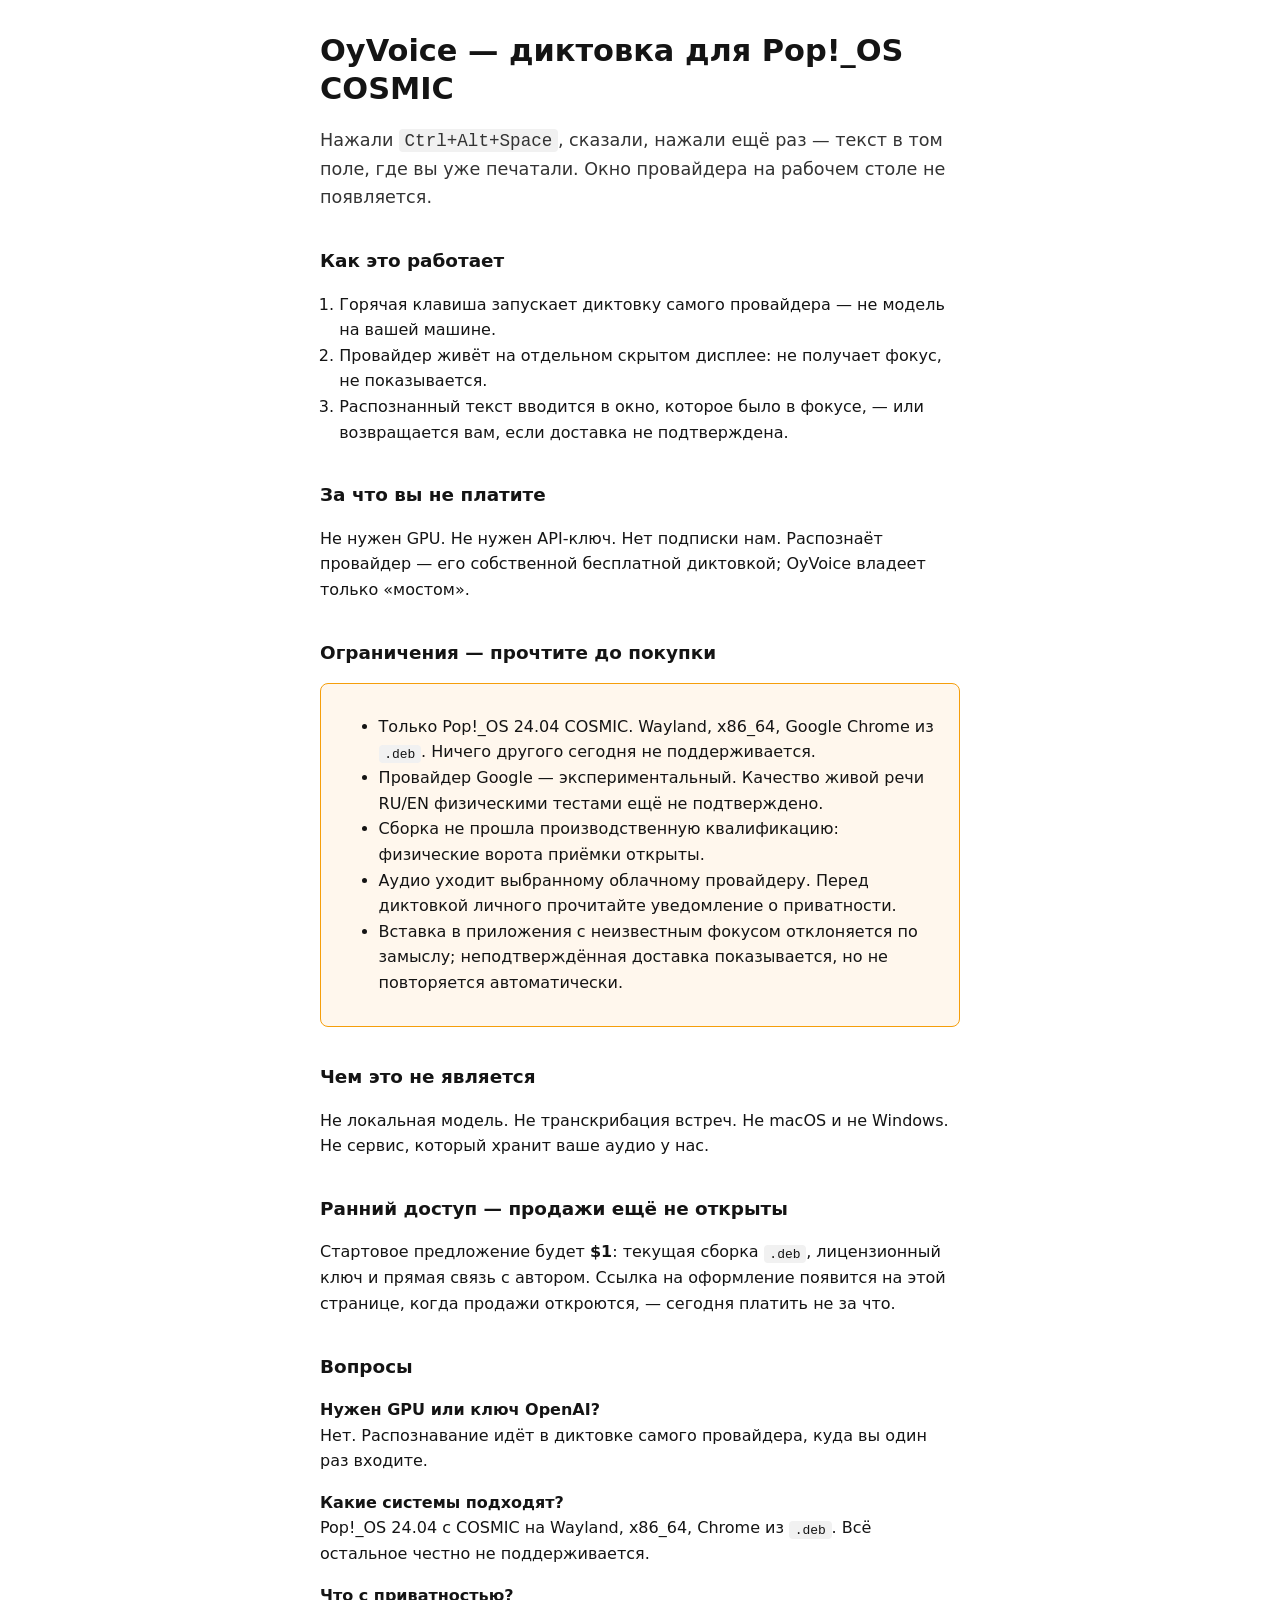
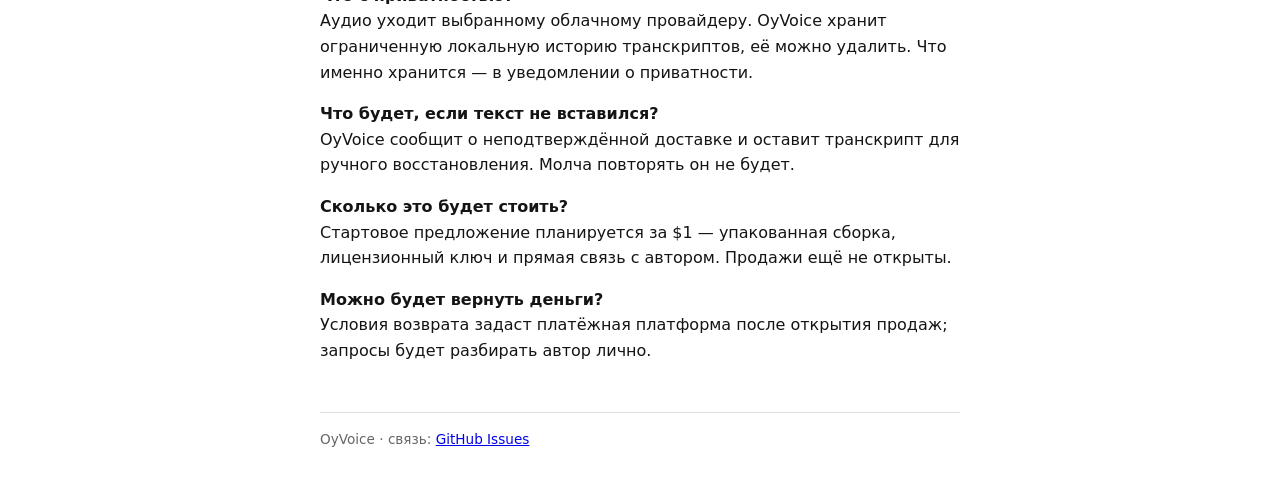
==== ru/index.html @ 6ff1a88d "storefront: EN/RU landing, sales not open yet" ====
<!doctype html>
<html lang="ru">
<head>
<meta charset="utf-8">
<meta name="viewport" content="width=device-width, initial-scale=1">
<title>OyVoice — диктовка для Pop!_OS COSMIC</title>
<meta name="description" content="Диктовка в любое приложение Linux, не выходя из него. Ctrl+Alt+Space запускает речь провайдера на скрытом дисплее, текст встаёт туда, где был курсор. Pop!_OS 24.04 COSMIC.">
<link rel="alternate" hreflang="en" href="/">
<link rel="alternate" hreflang="ru" href="/ru/">
<meta property="og:title" content="OyVoice — диктовка для Pop!_OS COSMIC">
<meta property="og:description" content="Ctrl+Alt+Space, сказали, ещё раз — текст в поле, где вы уже печатали. Окно провайдера на рабочем столе не появляется.">
<meta property="og:type" content="website">
<script type="application/ld+json">
{
  "@context": "https://schema.org",
  "@type": "SoftwareApplication",
  "name": "OyVoice",
  "operatingSystem": "Pop!_OS 24.04 COSMIC (Wayland, x86_64)",
  "applicationCategory": "UtilitiesApplication",
  "offers": {"@type": "Offer", "price": "1.00", "priceCurrency": "USD",
             "description": "Ранний доступ: загрузка сборки .deb, лицензионный ключ, прямая связь с автором"}
}
</script>
<style>
  body{font-family:system-ui,sans-serif;max-width:640px;margin:2rem auto;
       padding:0 1.2rem;line-height:1.6;color:#141414}
  h1{font-size:1.9rem;line-height:1.25;margin-bottom:.4rem}
  h2{font-size:1.15rem;margin-top:2.2rem}
  .sub{font-size:1.1rem;color:#333}
  .limits{background:#fff7ed;border:1px solid #f59e0b;border-radius:8px;
          padding:.9rem 1.1rem}
  .cta{display:inline-block;margin-top:1.2rem;padding:.8rem 1.8rem;
       background:#111;color:#fff;text-decoration:none;border-radius:8px;
       font-size:1.05rem}
  .cta2{margin-left:1rem;color:#333}
  footer{margin-top:3rem;color:#666;font-size:.85rem;
         border-top:1px solid #ddd;padding-top:1rem}
  code{background:#f1f1f1;padding:.1rem .35rem;border-radius:4px}
  ol.plain{padding-left:1.2rem}
</style>
</head>
<body>
<h1>OyVoice — диктовка для Pop!_OS COSMIC</h1>
<p class="sub">Нажали <code>Ctrl+Alt+Space</code>, сказали, нажали ещё раз —
текст в том поле, где вы уже печатали. Окно провайдера на рабочем столе не
появляется.</p>

<h2>Как это работает</h2>
<ol class="plain">
<li>Горячая клавиша запускает диктовку самого провайдера — не модель на вашей
машине.</li>
<li>Провайдер живёт на отдельном скрытом дисплее: не получает фокус, не
показывается.</li>
<li>Распознанный текст вводится в окно, которое было в фокусе, — или
возвращается вам, если доставка не подтверждена.</li>
</ol>

<h2>За что вы не платите</h2>
<p>Не нужен GPU. Не нужен API-ключ. Нет подписки нам. Распознаёт провайдер —
его собственной бесплатной диктовкой; OyVoice владеет только «мостом».</p>

<h2>Ограничения — прочтите до покупки</h2>
<div class="limits"><ul>
<li>Только Pop!_OS 24.04 COSMIC. Wayland, x86_64, Google Chrome из
<code>.deb</code>. Ничего другого сегодня не поддерживается.</li>
<li>Провайдер Google — экспериментальный. Качество живой речи RU/EN физическими
тестами ещё не подтверждено.</li>
<li>Сборка не прошла производственную квалификацию: физические ворота приёмки
открыты.</li>
<li>Аудио уходит выбранному облачному провайдеру. Перед диктовкой личного
прочитайте уведомление о приватности.</li>
<li>Вставка в приложения с неизвестным фокусом отклоняется по замыслу;
неподтверждённая доставка показывается, но не повторяется автоматически.</li>
</ul></div>

<h2>Чем это не является</h2>
<p>Не локальная модель. Не транскрибация встреч. Не macOS и не Windows. Не
сервис, который хранит ваше аудио у нас.</p>

<h2>Ранний доступ — продажи ещё не открыты</h2>
<p>Стартовое предложение будет <strong>$1</strong>: текущая сборка
<code>.deb</code>, лицензионный ключ и прямая связь с автором. Ссылка на
оформление появится на этой странице, когда продажи откроются, — сегодня
платить не за что.</p>

<h2>Вопросы</h2>
<p><strong>Нужен GPU или ключ OpenAI?</strong><br>
Нет. Распознавание идёт в диктовке самого провайдера, куда вы один раз
входите.</p>
<p><strong>Какие системы подходят?</strong><br>
Pop!_OS 24.04 с COSMIC на Wayland, x86_64, Chrome из <code>.deb</code>. Всё
остальное честно не поддерживается.</p>
<p><strong>Что с приватностью?</strong><br>
Аудио уходит выбранному облачному провайдеру. OyVoice хранит ограниченную
локальную историю транскриптов, её можно удалить. Что именно хранится — в
уведомлении о приватности.</p>
<p><strong>Что будет, если текст не вставился?</strong><br>
OyVoice сообщит о неподтверждённой доставке и оставит транскрипт для ручного
восстановления. Молча повторять он не будет.</p>
<p><strong>Сколько это будет стоить?</strong><br>
Стартовое предложение планируется за $1 — упакованная сборка, лицензионный
ключ и прямая связь с автором. Продажи ещё не открыты.</p>
<p><strong>Можно будет вернуть деньги?</strong><br>
Условия возврата задаст платёжная платформа после открытия продаж; запросы
будет разбирать автор лично.</p>

<footer>
OyVoice · связь: <a href="https://github.com/oysana/oyvoice/issues">GitHub
Issues</a>
</footer>
</body>
</html>
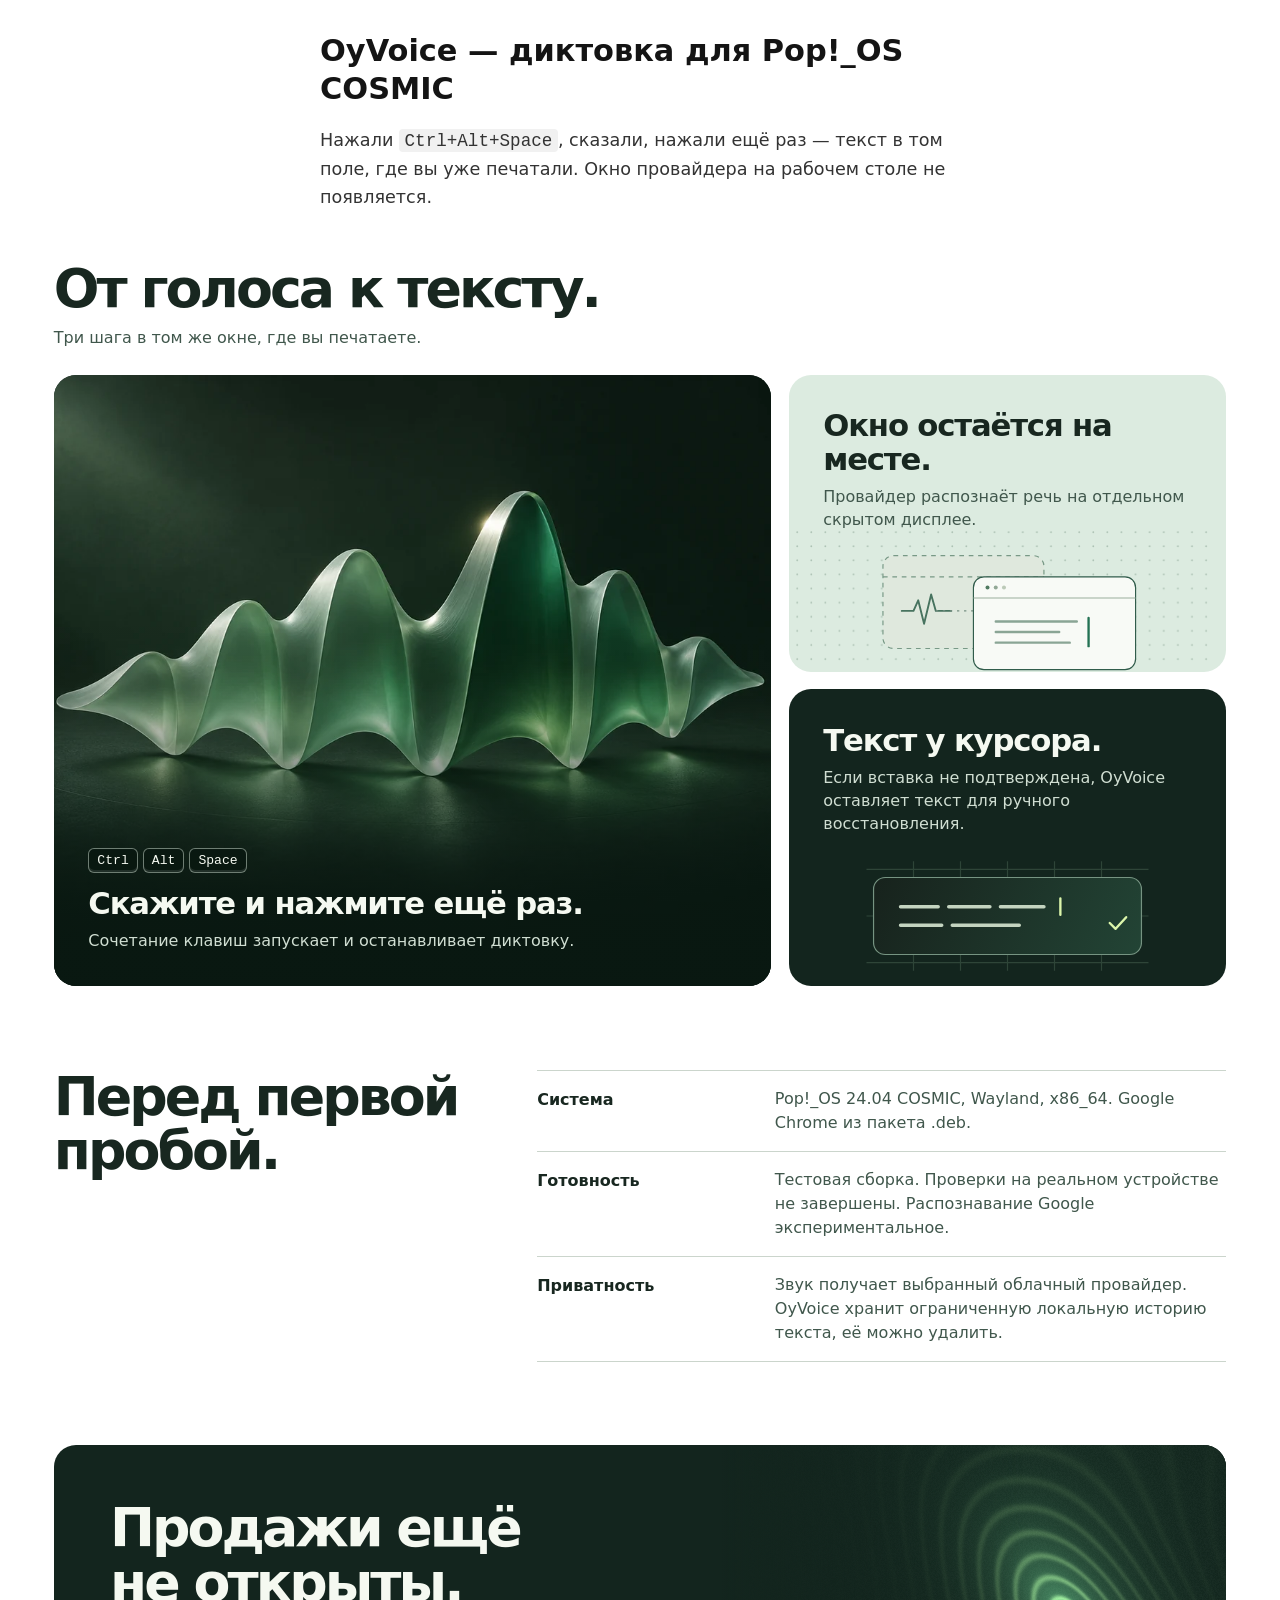
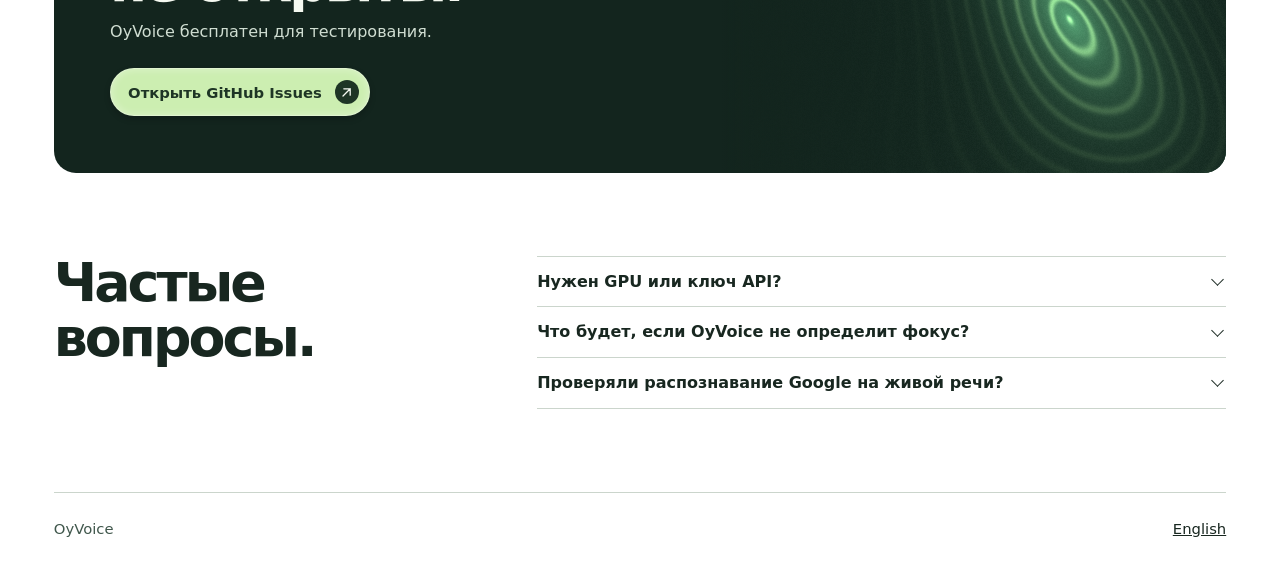
==== commit 5d3f6bcf: "Redesign the OyVoice storefront below the hero" ====
--- a/ru/index.html
+++ b/ru/index.html
@@ -4,11 +4,11 @@
 <meta charset="utf-8">
 <meta name="viewport" content="width=device-width, initial-scale=1">
 <title>OyVoice — диктовка для Pop!_OS COSMIC</title>
-<meta name="description" content="Диктовка в любое приложение Linux, не выходя из него. Ctrl+Alt+Space запускает речь провайдера на скрытом дисплее, текст встаёт туда, где был курсор. Pop!_OS 24.04 COSMIC.">
-<link rel="alternate" hreflang="en" href="/">
-<link rel="alternate" hreflang="ru" href="/ru/">
+<meta name="description" content="Диктовка для Pop!_OS 24.04 COSMIC. Ctrl+Alt+Space запускает диктовку через облачного провайдера и возвращает текст в поле ввода.">
+<link rel="alternate" hreflang="en" href="https://oysana.github.io/oyvoice/">
+<link rel="alternate" hreflang="ru" href="https://oysana.github.io/oyvoice/ru/">
 <meta property="og:title" content="OyVoice — диктовка для Pop!_OS COSMIC">
-<meta property="og:description" content="Ctrl+Alt+Space, сказали, ещё раз — текст в поле, где вы уже печатали. Окно провайдера на рабочем столе не появляется.">
+<meta property="og:description" content="Диктовка для Pop!_OS 24.04 COSMIC. Ctrl+Alt+Space запускает диктовку через облачного провайдера и возвращает текст в поле ввода.">
 <meta property="og:type" content="website">
 <script type="application/ld+json">
 {
@@ -16,97 +16,95 @@
   "@type": "SoftwareApplication",
   "name": "OyVoice",
   "operatingSystem": "Pop!_OS 24.04 COSMIC (Wayland, x86_64)",
-  "applicationCategory": "UtilitiesApplication",
-  "offers": {"@type": "Offer", "price": "1.00", "priceCurrency": "USD",
-             "description": "Ранний доступ: загрузка сборки .deb, лицензионный ключ, прямая связь с автором"}
+  "applicationCategory": "UtilitiesApplication"
 }
 </script>
 <style>
   body{font-family:system-ui,sans-serif;max-width:640px;margin:2rem auto;
        padding:0 1.2rem;line-height:1.6;color:#141414}
   h1{font-size:1.9rem;line-height:1.25;margin-bottom:.4rem}
-  h2{font-size:1.15rem;margin-top:2.2rem}
   .sub{font-size:1.1rem;color:#333}
-  .limits{background:#fff7ed;border:1px solid #f59e0b;border-radius:8px;
-          padding:.9rem 1.1rem}
-  .cta{display:inline-block;margin-top:1.2rem;padding:.8rem 1.8rem;
-       background:#111;color:#fff;text-decoration:none;border-radius:8px;
-       font-size:1.05rem}
-  .cta2{margin-left:1rem;color:#333}
-  footer{margin-top:3rem;color:#666;font-size:.85rem;
-         border-top:1px solid #ddd;padding-top:1rem}
   code{background:#f1f1f1;padding:.1rem .35rem;border-radius:4px}
-  ol.plain{padding-left:1.2rem}
 </style>
+<link rel="stylesheet" href="../assets/storefront.css">
+<script type="module" src="../assets/storefront-shader.js"></script>
 </head>
 <body>
+<main>
 <h1>OyVoice — диктовка для Pop!_OS COSMIC</h1>
 <p class="sub">Нажали <code>Ctrl+Alt+Space</code>, сказали, нажали ещё раз —
 текст в том поле, где вы уже печатали. Окно провайдера на рабочем столе не
 появляется.</p>
 
-<h2>Как это работает</h2>
-<ol class="plain">
-<li>Горячая клавиша запускает диктовку самого провайдера — не модель на вашей
-машине.</li>
-<li>Провайдер живёт на отдельном скрытом дисплее: не получает фокус, не
-показывается.</li>
-<li>Распознанный текст вводится в окно, которое было в фокусе, — или
-возвращается вам, если доставка не подтверждена.</li>
-</ol>
+<div class="oy-story">
+  <section data-design-section="bento" aria-labelledby="how-title">
+    <header class="oy-section-head">
+      <h2 id="how-title" class="oy-title">От голоса к тексту.</h2>
+      <p>Три шага в том же окне, где вы печатаете.</p>
+    </header>
+    <div class="oy-grid">
+      <article class="oy-tile oy-tile--stage">
+        <picture class="oy-stage-art" data-design-visual>
+          <source media="(max-width: 740px)" srcset="../assets/voice-wave-small.webp">
+          <img src="../assets/voice-wave.webp" width="1280" height="853" alt="">
+        </picture>
+        <div class="oy-tile-copy">
+          <span class="oy-keys"><kbd>Ctrl</kbd><kbd>Alt</kbd><kbd>Space</kbd></span>
+          <h3>Скажите и нажмите ещё раз.</h3>
+          <p>Сочетание клавиш запускает и останавливает диктовку.</p>
+        </div>
+      </article>
+      <article class="oy-tile oy-tile--diagram">
+        <div class="oy-tile-copy">
+          <h3>Окно остаётся на месте.</h3>
+          <p>Провайдер распознаёт речь на отдельном скрытом дисплее.</p>
+        </div>
+        <img class="oy-diagram" data-design-visual src="../assets/private-display.svg" width="360" height="120" alt="">
+      </article>
+      <article class="oy-tile oy-tile--diagram oy-tile--cursor">
+        <div class="oy-tile-copy">
+          <h3>Текст у курсора.</h3>
+          <p>Если вставка не подтверждена, OyVoice оставляет текст для ручного восстановления.</p>
+        </div>
+        <img class="oy-diagram" data-design-visual src="../assets/cursor.svg" width="360" height="120" alt="">
+      </article>
+    </div>
+  </section>
 
-<h2>За что вы не платите</h2>
-<p>Не нужен GPU. Не нужен API-ключ. Нет подписки нам. Распознаёт провайдер —
-его собственной бесплатной диктовкой; OyVoice владеет только «мостом».</p>
+  <section class="oy-editorial" data-design-section="editorial" aria-labelledby="requirements-title">
+    <h2 id="requirements-title" class="oy-title">Перед первой пробой.</h2>
+    <dl class="oy-facts">
+      <div><dt>Система</dt><dd>Pop!_OS 24.04 COSMIC, Wayland, x86_64. Google Chrome из пакета .deb.</dd></div>
+      <div><dt>Готовность</dt><dd>Тестовая сборка. Проверки на реальном устройстве не завершены. Распознавание Google экспериментальное.</dd></div>
+      <div><dt>Приватность</dt><dd>Звук получает выбранный облачный провайдер. OyVoice хранит ограниченную локальную историю текста, её можно удалить.</dd></div>
+    </dl>
+  </section>
 
-<h2>Ограничения — прочтите до покупки</h2>
-<div class="limits"><ul>
-<li>Только Pop!_OS 24.04 COSMIC. Wayland, x86_64, Google Chrome из
-<code>.deb</code>. Ничего другого сегодня не поддерживается.</li>
-<li>Провайдер Google — экспериментальный. Качество живой речи RU/EN физическими
-тестами ещё не подтверждено.</li>
-<li>Сборка не прошла производственную квалификацию: физические ворота приёмки
-открыты.</li>
-<li>Аудио уходит выбранному облачному провайдеру. Перед диктовкой личного
-прочитайте уведомление о приватности.</li>
-<li>Вставка в приложения с неизвестным фокусом отклоняется по замыслу;
-неподтверждённая доставка показывается, но не повторяется автоматически.</li>
-</ul></div>
+  <section class="oy-action" data-design-section="action" aria-labelledby="status-title">
+    <div class="oy-action-copy">
+      <h2 id="status-title" class="oy-title" data-design-heading>Продажи ещё не открыты.</h2>
+      <p>OyVoice бесплатен для тестирования.</p>
+      <a class="oy-button" data-design-primary href="https://github.com/oysana/oyvoice/issues">
+        Открыть GitHub Issues
+        <svg aria-hidden="true" viewBox="0 0 20 20" fill="none"><path d="M5 15 14 6M6 6h8v8" stroke="currentColor" stroke-width="1.6" stroke-linecap="round" stroke-linejoin="round"/></svg>
+      </a>
+    </div>
+    <div class="oy-action-art" data-design-visual aria-hidden="true"><canvas width="512" height="256"></canvas></div>
+  </section>
 
-<h2>Чем это не является</h2>
-<p>Не локальная модель. Не транскрибация встреч. Не macOS и не Windows. Не
-сервис, который хранит ваше аудио у нас.</p>
-
-<h2>Ранний доступ — продажи ещё не открыты</h2>
-<p>Стартовое предложение будет <strong>$1</strong>: текущая сборка
-<code>.deb</code>, лицензионный ключ и прямая связь с автором. Ссылка на
-оформление появится на этой странице, когда продажи откроются, — сегодня
-платить не за что.</p>
-
-<h2>Вопросы</h2>
-<p><strong>Нужен GPU или ключ OpenAI?</strong><br>
-Нет. Распознавание идёт в диктовке самого провайдера, куда вы один раз
-входите.</p>
-<p><strong>Какие системы подходят?</strong><br>
-Pop!_OS 24.04 с COSMIC на Wayland, x86_64, Chrome из <code>.deb</code>. Всё
-остальное честно не поддерживается.</p>
-<p><strong>Что с приватностью?</strong><br>
-Аудио уходит выбранному облачному провайдеру. OyVoice хранит ограниченную
-локальную историю транскриптов, её можно удалить. Что именно хранится — в
-уведомлении о приватности.</p>
-<p><strong>Что будет, если текст не вставился?</strong><br>
-OyVoice сообщит о неподтверждённой доставке и оставит транскрипт для ручного
-восстановления. Молча повторять он не будет.</p>
-<p><strong>Сколько это будет стоить?</strong><br>
-Стартовое предложение планируется за $1 — упакованная сборка, лицензионный
-ключ и прямая связь с автором. Продажи ещё не открыты.</p>
-<p><strong>Можно будет вернуть деньги?</strong><br>
-Условия возврата задаст платёжная платформа после открытия продаж; запросы
-будет разбирать автор лично.</p>
-
-<footer>
-OyVoice · связь: <a href="https://github.com/oysana/oyvoice/issues">GitHub
-Issues</a>
-</footer>
+  <section class="oy-faq" data-design-section="faq" aria-labelledby="faq-title">
+    <h2 id="faq-title" class="oy-title">Частые вопросы.</h2>
+    <div class="oy-faq-list">
+      <details><summary>Нужен GPU или ключ API?</summary><p>Нет. Речь распознаёт выбранный облачный провайдер. Для провайдера ChatGPT нужен вход в аккаунт.</p></details>
+      <details><summary>Что будет, если OyVoice не определит фокус?</summary><p>OyVoice отклоняет вставку в неизвестное поле. Если вставка не подтверждена, он сообщит об этом и оставит текст для ручного восстановления.</p></details>
+      <details><summary>Проверяли распознавание Google на живой речи?</summary><p>Провайдер экспериментальный. Проверки живой русской и английской речи на реальном устройстве ещё впереди.</p></details>
+    </div>
+  </section>
+  <footer class="oy-footer" role="contentinfo">
+    <span>OyVoice</span>
+    <a href="../" hreflang="en" lang="en" aria-label="Открыть страницу на английском">English</a>
+  </footer>
+</div>
+</main>
 </body>
 </html>
--- a/assets/storefront.css
+++ b/assets/storefront.css
@@ -0,0 +1,328 @@
+.oy-story {
+  --content-max: 1192px;
+  --page-gutter: clamp(18px, 4.2vw, 60px);
+  --section-space: clamp(58px, 6.5vw, 96px);
+  --grid-gap: clamp(12px, 1.35vw, 20px);
+  --tile-inset: clamp(20px, 2.7vw, 40px);
+  --tile-corner: 22px;
+  --caption-gap: 8px;
+  --group-gap: 24px;
+  --copy-measure: 52ch;
+  --ink: #182720;
+  --ink-secondary: #40574c;
+  --quiet-surface: #edf1e9;
+  --accent-surface: #dcebe0;
+  --inverse-surface: #13251e;
+  --inverse-ink: #f5f9f1;
+  --inverse-secondary: #d0ded2;
+  --divider: #cbd5cc;
+  --accent-action: #cceeb1;
+  --accent-ink: #1e3525;
+  --focus: #156749;
+  --action-corner: 999px;
+  --action-stroke: rgb(255 255 255 / 40%);
+  --action-shadow: 0 3px 6px rgb(0 0 0 / 20%), inset 0 0 6px 2px rgb(255 255 255 / 24%);
+  --control-feedback: 180ms;
+  --feedback-curve: cubic-bezier(.2, .65, .3, 1);
+  --shell: min(var(--content-max), calc(100vw - 2 * var(--page-gutter)));
+
+  width: var(--shell);
+  margin-inline: calc((100% - var(--shell)) / 2);
+  margin-block: clamp(38px, 4vw, 64px) 0;
+  color: var(--ink);
+}
+
+.oy-story *, .oy-story *::before, .oy-story *::after { box-sizing: border-box; }
+
+.oy-story :where(h2, h3, p, figure, ul, dl, dd) { margin: 0; }
+.oy-story h2 { margin: 0; }
+
+.oy-story [data-design-section] + [data-design-section] { margin-block-start: var(--section-space); }
+
+.oy-story .oy-section-head { margin-block-end: var(--group-gap); }
+
+.oy-story .oy-section-head p {
+  max-width: var(--copy-measure);
+  margin-block-start: var(--caption-gap);
+  color: var(--ink-secondary);
+  font-size: 1rem;
+}
+
+.oy-story .oy-title {
+  font-size: clamp(2rem, 4.2vw, 3.75rem);
+  font-weight: 650;
+  line-height: 1.02;
+  letter-spacing: -.055em;
+  text-wrap: balance;
+}
+
+.oy-story .oy-grid {
+  display: grid;
+  grid-template-columns: minmax(0, 1.64fr) minmax(0, 1fr);
+  grid-template-rows: 1fr 1fr;
+  gap: var(--grid-gap);
+}
+
+.oy-story .oy-tile {
+  position: relative;
+  overflow: hidden;
+  border-radius: var(--tile-corner);
+  background: var(--quiet-surface);
+  color: var(--ink);
+}
+
+.oy-story .oy-tile--stage {
+  isolation: isolate;
+  grid-row: span 2;
+  min-height: clamp(440px, 42vw, 565px);
+  display: flex;
+  align-items: end;
+  background: #0f211b;
+  color: var(--inverse-ink);
+}
+
+.oy-story .oy-stage-art,
+.oy-story .oy-stage-art img {
+  position: absolute;
+  inset: 0;
+  width: 100%;
+  height: 100%;
+}
+
+.oy-story .oy-stage-art img { object-fit: cover; object-position: 55% 43%; }
+
+.oy-story .oy-tile--stage::after {
+  content: "";
+  position: absolute;
+  z-index: 0;
+  inset: 40% 0 0;
+  background: linear-gradient(180deg, transparent, rgb(9 24 17 / 97%) 92%);
+  pointer-events: none;
+}
+
+.oy-story .oy-tile-copy {
+  position: relative;
+  z-index: 1;
+  padding: var(--tile-inset);
+}
+
+.oy-story .oy-tile-copy h3 {
+  font-size: clamp(1.4rem, 2.4vw, 2.1rem);
+  font-weight: 650;
+  line-height: 1.1;
+  letter-spacing: -.038em;
+}
+
+.oy-story .oy-tile-copy p {
+  margin-block-start: var(--caption-gap);
+  color: var(--ink-secondary);
+  max-width: var(--copy-measure);
+  line-height: 1.45;
+}
+
+.oy-story .oy-tile--stage p,
+.oy-story .oy-tile--cursor p { color: var(--inverse-secondary); }
+
+.oy-story .oy-keys {
+  display: inline-flex;
+  flex-wrap: wrap;
+  gap: 5px;
+  margin-block-end: 14px;
+}
+
+.oy-story kbd {
+  padding: 2px 8px;
+  border: 1px solid rgb(240 255 241 / 44%);
+  border-radius: 6px;
+  background: rgb(9 24 17 / 82%);
+  color: var(--inverse-ink);
+  box-shadow: inset 0 -2px 0 rgb(240 255 241 / 10%);
+  font: 500 .82rem/1.45 ui-monospace, monospace;
+}
+
+.oy-story .oy-tile--diagram {
+  display: flex;
+  flex-direction: column;
+  justify-content: space-between;
+  background: var(--accent-surface);
+}
+
+.oy-story .oy-tile--cursor {
+  background: var(--inverse-surface);
+  color: var(--inverse-ink);
+}
+
+.oy-story .oy-tile--diagram .oy-tile-copy { padding-block-end: 0; }
+
+.oy-story .oy-diagram {
+  display: block;
+  width: 100%;
+  height: clamp(104px, 11vw, 154px);
+  object-fit: contain;
+  object-position: center bottom;
+}
+
+.oy-story .oy-editorial {
+  display: grid;
+  grid-template-columns: minmax(0, .8fr) minmax(0, 1.2fr);
+  gap: var(--group-gap);
+  align-items: start;
+}
+
+.oy-story .oy-facts { border-block-start: 1px solid var(--divider); }
+.oy-story .oy-facts > div {
+  padding-block: 16px;
+  border-block-end: 1px solid var(--divider);
+  display: grid;
+  grid-template-columns: minmax(0, 1fr) minmax(0, 2fr);
+  gap: 12px;
+}
+.oy-story .oy-facts dt { font-weight: 650; }
+.oy-story .oy-facts dd { color: var(--ink-secondary); line-height: 1.5; }
+
+.oy-story .oy-action {
+  display: grid;
+  grid-template-columns: minmax(0, 1.32fr) minmax(0, 1fr);
+  min-height: 280px;
+  border-radius: var(--tile-corner);
+  overflow: hidden;
+  background: var(--inverse-surface);
+  color: var(--inverse-ink);
+  position: relative;
+}
+
+.oy-story .oy-action-copy {
+  align-self: center;
+  z-index: 1;
+  padding: clamp(24px, 4.4vw, 64px);
+}
+
+.oy-story .oy-action-copy p {
+  margin-block: var(--caption-gap) var(--group-gap);
+  color: var(--inverse-secondary);
+}
+
+.oy-story .oy-action-art {
+  position: relative;
+  overflow: hidden;
+  min-height: 155px;
+  background:
+    radial-gradient(ellipse at 77% 46%, #b7d994 0%, #60966c 19%, transparent 54%),
+    radial-gradient(ellipse at 76% 80%, #4b795c, var(--inverse-surface) 71%);
+}
+
+.oy-story .oy-action-art::after {
+  content: "";
+  position: absolute;
+  inset: 0;
+  background: linear-gradient(90deg, var(--inverse-surface), transparent 60%);
+  pointer-events: none;
+}
+
+.oy-story .oy-action-art canvas {
+  position: absolute;
+  inset: 0;
+  width: 100%;
+  height: 100%;
+  visibility: hidden;
+}
+
+.oy-story .oy-action-art canvas[data-rendered] { visibility: visible; }
+
+.oy-story .oy-button {
+  display: inline-flex;
+  min-height: 48px;
+  align-items: center;
+  justify-content: center;
+  padding: 9px 10px 9px 17px;
+  gap: 13px;
+  border: 1px solid var(--action-stroke);
+  border-radius: var(--action-corner);
+  background: var(--accent-action);
+  color: var(--accent-ink);
+  box-shadow: var(--action-shadow);
+  text-decoration: none;
+  font-size: .925rem;
+  font-weight: 650;
+  line-height: 1.2;
+  transition: filter var(--control-feedback) var(--feedback-curve), transform var(--control-feedback) var(--feedback-curve);
+}
+
+.oy-story .oy-button svg {
+  flex: 0 0 24px;
+  height: 24px;
+  border-radius: var(--action-corner);
+  padding: 4px;
+  color: var(--inverse-ink);
+  background: var(--accent-ink);
+}
+
+.oy-story .oy-button:hover { filter: brightness(1.08); transform: translateY(-1px); }
+.oy-story .oy-button:active { filter: brightness(.93); transform: translateY(1px); }
+.oy-story :where(a, summary):focus-visible { outline: 2px solid var(--focus); outline-offset: 4px; }
+.oy-story .oy-button:focus-visible { outline-color: var(--inverse-ink); }
+
+.oy-story .oy-faq {
+  display: grid;
+  grid-template-columns: minmax(0, .8fr) minmax(0, 1.2fr);
+  align-items: start;
+  gap: var(--group-gap);
+}
+.oy-story .oy-faq-list { border-block-start: 1px solid var(--divider); }
+.oy-story .oy-faq details { border-block-end: 1px solid var(--divider); }
+.oy-story .oy-faq summary {
+  min-height: 48px;
+  padding-block: 12px;
+  list-style: none;
+  cursor: pointer;
+  display: flex;
+  gap: 14px;
+  align-items: center;
+  justify-content: space-between;
+  font-weight: 620;
+}
+.oy-story .oy-faq summary::-webkit-details-marker { display: none; }
+.oy-story .oy-faq summary::after {
+  content: "";
+  width: 9px;
+  height: 9px;
+  flex: 0 0 9px;
+  border-inline-end: 1.5px solid currentColor;
+  border-block-end: 1.5px solid currentColor;
+  margin-inline: 4px;
+  transform: translateY(-2px) rotate(45deg);
+}
+.oy-story .oy-faq details[open] summary::after { transform: translateY(2px) rotate(225deg); }
+.oy-story .oy-faq details p { padding-block: 0 16px; color: var(--ink-secondary); }
+
+.oy-story .oy-footer {
+  display: flex;
+  justify-content: space-between;
+  align-items: center;
+  flex-wrap: wrap;
+  gap: 8px var(--group-gap);
+  margin-block-start: var(--section-space);
+  padding-block-start: 14px;
+  border-block-start: 1px solid var(--divider);
+  color: var(--ink-secondary);
+  font-size: .925rem;
+}
+
+.oy-story .oy-footer a { display: inline-flex; align-items: center; min-height: 44px; color: var(--ink); }
+
+@media (max-width: 740px) {
+  .oy-story .oy-grid,
+  .oy-story .oy-editorial,
+  .oy-story .oy-action,
+  .oy-story .oy-faq { grid-template-columns: minmax(0, 1fr); grid-template-rows: auto; }
+
+  .oy-story .oy-tile--stage { grid-row: auto; min-height: max(340px, 105vw - 74px); }
+  .oy-story .oy-stage-art img { object-position: 56% 48%; }
+  .oy-story .oy-tile--diagram { min-height: 200px; }
+  .oy-story .oy-diagram { max-height: 128px; }
+  .oy-story .oy-action-art::after { background: linear-gradient(var(--inverse-surface), transparent 65%); }
+}
+
+@media (prefers-reduced-motion: reduce) {
+  .oy-story .oy-button { transition: none; transform: none; }
+}
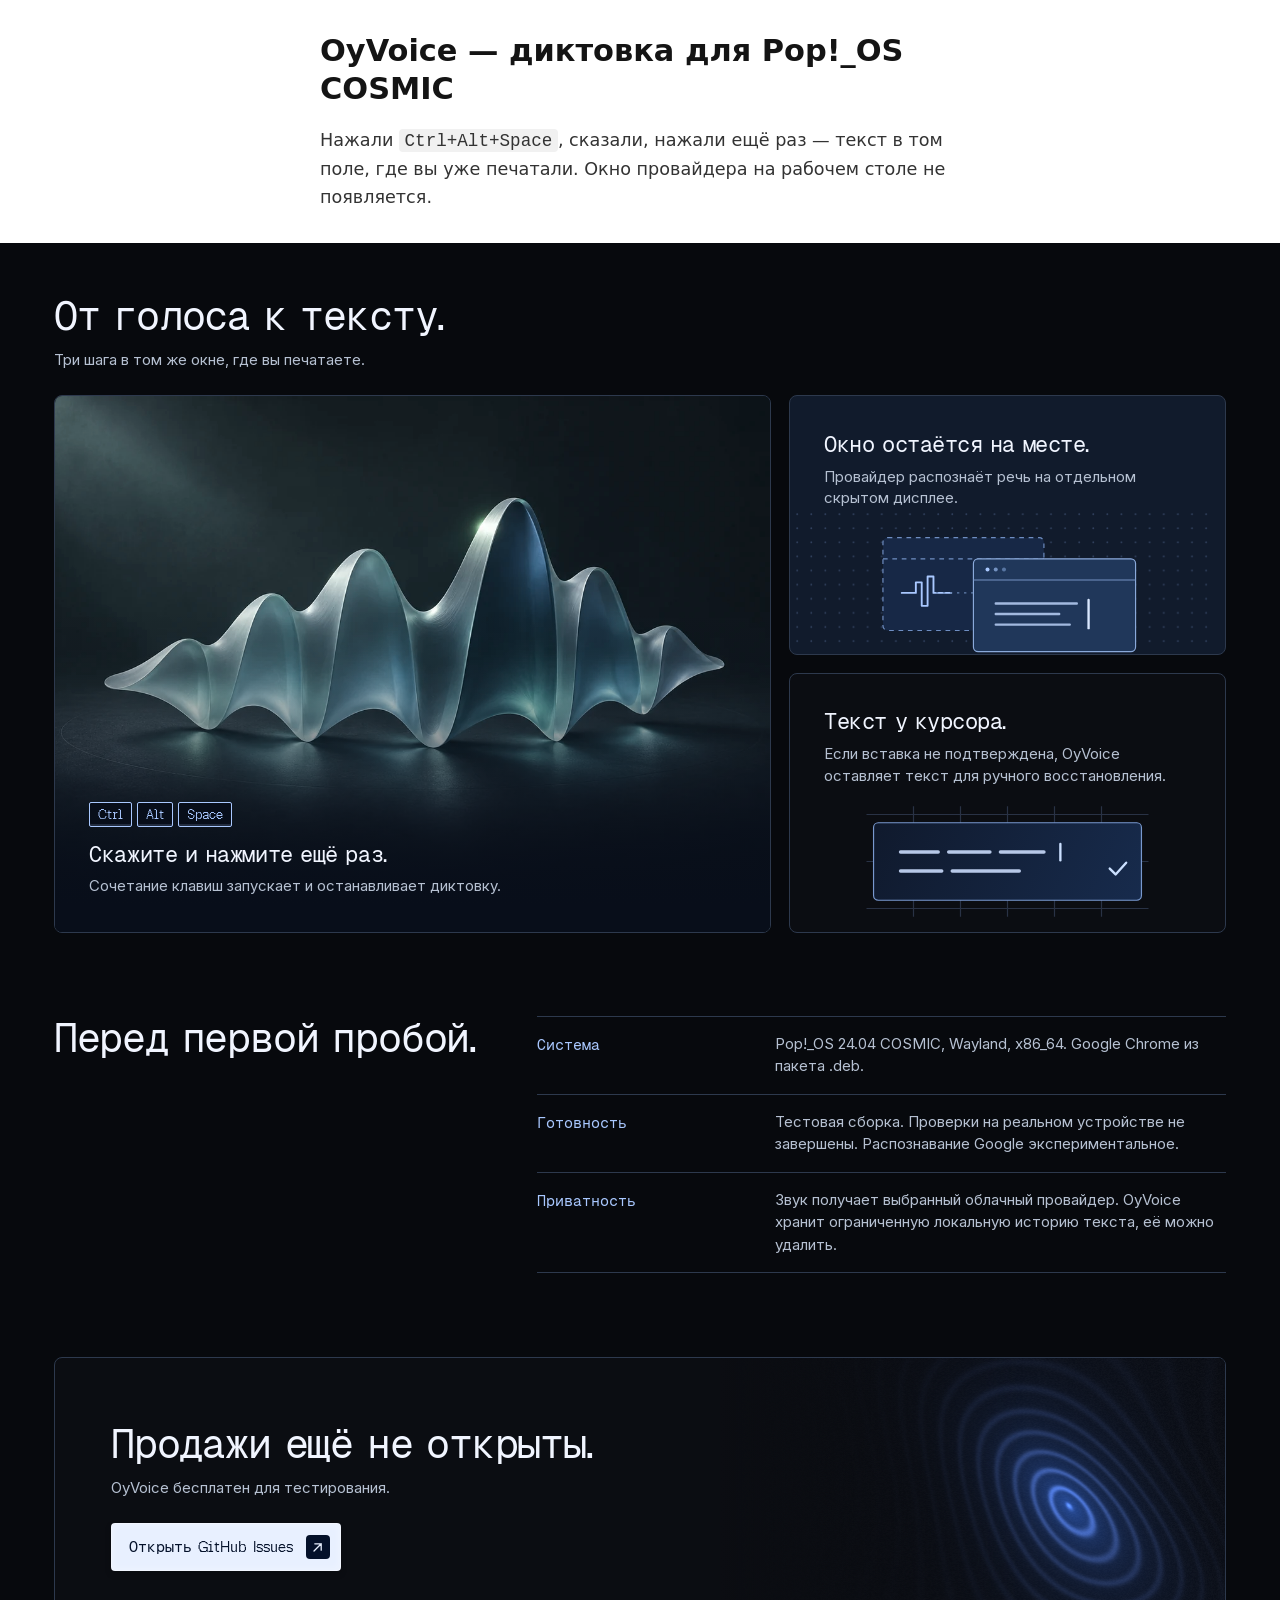
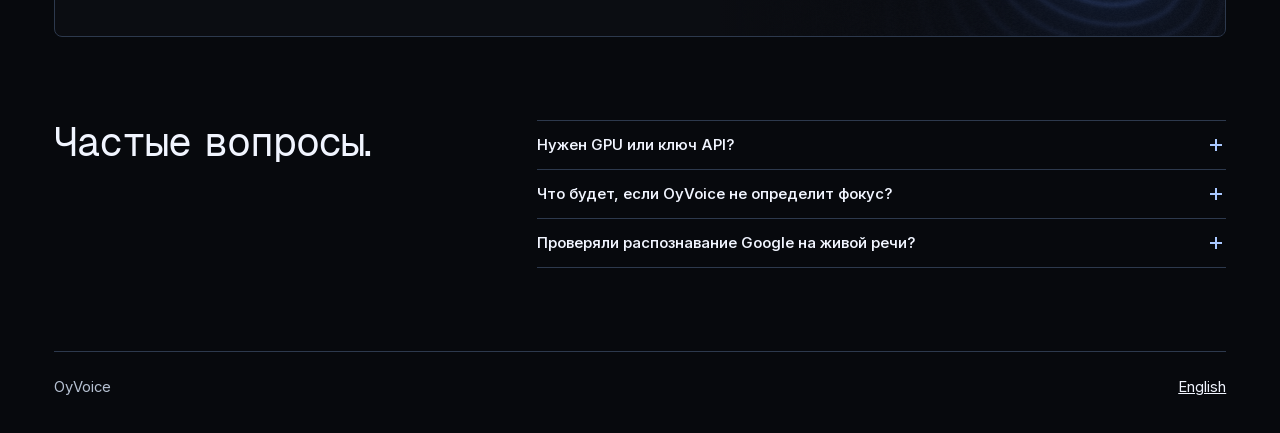
==== commit 07437253: "Match the OyVoice storefront pixel typography" ====
--- a/ru/index.html
+++ b/ru/index.html
@@ -20,8 +20,8 @@
 }
 </script>
 <style>
-  body{font-family:system-ui,sans-serif;max-width:640px;margin:2rem auto;
-       padding:0 1.2rem;line-height:1.6;color:#141414}
+  body{font-family:system-ui,sans-serif;margin:0;line-height:1.6;color:#141414}
+  .oy-hero{max-width:640px;margin:2rem auto;padding:0 1.2rem}
   h1{font-size:1.9rem;line-height:1.25;margin-bottom:.4rem}
   .sub{font-size:1.1rem;color:#333}
   code{background:#f1f1f1;padding:.1rem .35rem;border-radius:4px}
@@ -31,10 +31,12 @@
 </head>
 <body>
 <main>
+<header class="oy-hero">
 <h1>OyVoice — диктовка для Pop!_OS COSMIC</h1>
 <p class="sub">Нажали <code>Ctrl+Alt+Space</code>, сказали, нажали ещё раз —
 текст в том поле, где вы уже печатали. Окно провайдера на рабочем столе не
 появляется.</p>
+</header>
 
 <div class="oy-story">
   <section data-design-section="bento" aria-labelledby="how-title">
--- a/assets/storefront.css
+++ b/assets/storefront.css
@@ -1,35 +1,66 @@
+@font-face {
+  font-family: "Geist Pixel";
+  src: url("fonts/GeistPixel-Square.woff2") format("woff2");
+  font-style: normal;
+  font-weight: 400;
+  font-display: swap;
+}
+
+@font-face {
+  font-family: "Geist Mono";
+  src: url("fonts/GeistMono-Regular.woff2") format("woff2");
+  font-style: normal;
+  font-weight: 400;
+  font-display: swap;
+}
+
+@font-face {
+  font-family: Inter;
+  src: url("fonts/InterVariable-Latin-Cyrillic.woff2") format("woff2");
+  font-style: normal;
+  font-weight: 100 900;
+  font-display: swap;
+}
+
 .oy-story {
   --content-max: 1192px;
   --page-gutter: clamp(18px, 4.2vw, 60px);
   --section-space: clamp(58px, 6.5vw, 96px);
   --grid-gap: clamp(12px, 1.35vw, 20px);
   --tile-inset: clamp(20px, 2.7vw, 40px);
-  --tile-corner: 22px;
+  --tile-corner: 8px;
   --caption-gap: 8px;
   --group-gap: 24px;
   --copy-measure: 52ch;
-  --ink: #182720;
-  --ink-secondary: #40574c;
-  --quiet-surface: #edf1e9;
-  --accent-surface: #dcebe0;
-  --inverse-surface: #13251e;
-  --inverse-ink: #f5f9f1;
-  --inverse-secondary: #d0ded2;
-  --divider: #cbd5cc;
-  --accent-action: #cceeb1;
-  --accent-ink: #1e3525;
-  --focus: #156749;
-  --action-corner: 999px;
+  --font-display: "Geist Pixel", "Geist Mono", ui-monospace, monospace;
+  --font-body: Inter, system-ui, sans-serif;
+  --canvas: #07090d;
+  --ink: #f1f5ff;
+  --ink-secondary: #b6c1d2;
+  --quiet-surface: #11151d;
+  --accent-surface: #111b2c;
+  --inverse-surface: #0b0d12;
+  --stage-surface: #080e1a;
+  --divider: #2d394d;
+  --accent-action: #e8f0ff;
+  --accent-ink: #04112a;
+  --signal: #a9c8ff;
+  --focus: var(--signal);
+  --action-corner: 4px;
   --action-stroke: rgb(255 255 255 / 40%);
   --action-shadow: 0 3px 6px rgb(0 0 0 / 20%), inset 0 0 6px 2px rgb(255 255 255 / 24%);
   --control-feedback: 180ms;
   --feedback-curve: cubic-bezier(.2, .65, .3, 1);
-  --shell: min(var(--content-max), calc(100vw - 2 * var(--page-gutter)));
-
-  width: var(--shell);
-  margin-inline: calc((100% - var(--shell)) / 2);
-  margin-block: clamp(38px, 4vw, 64px) 0;
+
+  padding: clamp(36px, 4vw, 60px) var(--page-gutter) 24px;
+  background: var(--canvas);
   color: var(--ink);
+  font: 400 .9375rem/1.55 var(--font-body);
+}
+
+.oy-story > * {
+  max-width: var(--content-max);
+  margin-inline: auto;
 }
 
 .oy-story *, .oy-story *::before, .oy-story *::after { box-sizing: border-box; }
@@ -45,14 +76,12 @@
   max-width: var(--copy-measure);
   margin-block-start: var(--caption-gap);
   color: var(--ink-secondary);
-  font-size: 1rem;
+  font-size: inherit;
 }
 
 .oy-story .oy-title {
-  font-size: clamp(2rem, 4.2vw, 3.75rem);
-  font-weight: 650;
-  line-height: 1.02;
-  letter-spacing: -.055em;
+  font: 400 clamp(1.625rem, 3.1vw, 2.625rem)/1.15 var(--font-display);
+  letter-spacing: -.03em;
   text-wrap: balance;
 }
 
@@ -66,6 +95,7 @@
 .oy-story .oy-tile {
   position: relative;
   overflow: hidden;
+  border: 1px solid var(--divider);
   border-radius: var(--tile-corner);
   background: var(--quiet-surface);
   color: var(--ink);
@@ -77,8 +107,7 @@
   min-height: clamp(440px, 42vw, 565px);
   display: flex;
   align-items: end;
-  background: #0f211b;
-  color: var(--inverse-ink);
+  background: var(--stage-surface);
 }
 
 .oy-story .oy-stage-art,
@@ -89,14 +118,18 @@
   height: 100%;
 }
 
-.oy-story .oy-stage-art img { object-fit: cover; object-position: 55% 43%; }
+.oy-story .oy-stage-art img {
+  object-fit: cover;
+  object-position: 55% 43%;
+  filter: hue-rotate(66deg) saturate(.82);
+}
 
 .oy-story .oy-tile--stage::after {
   content: "";
   position: absolute;
   z-index: 0;
   inset: 40% 0 0;
-  background: linear-gradient(180deg, transparent, rgb(9 24 17 / 97%) 92%);
+  background: linear-gradient(180deg, transparent, var(--stage-surface) 92%);
   pointer-events: none;
 }
 
@@ -107,10 +140,8 @@
 }
 
 .oy-story .oy-tile-copy h3 {
-  font-size: clamp(1.4rem, 2.4vw, 2.1rem);
-  font-weight: 650;
-  line-height: 1.1;
-  letter-spacing: -.038em;
+  font: 400 clamp(1.125rem, 1.75vw, 1.5rem)/1.2 var(--font-display);
+  letter-spacing: -.02em;
 }
 
 .oy-story .oy-tile-copy p {
@@ -120,9 +151,6 @@
   line-height: 1.45;
 }
 
-.oy-story .oy-tile--stage p,
-.oy-story .oy-tile--cursor p { color: var(--inverse-secondary); }
-
 .oy-story .oy-keys {
   display: inline-flex;
   flex-wrap: wrap;
@@ -132,12 +160,12 @@
 
 .oy-story kbd {
   padding: 2px 8px;
-  border: 1px solid rgb(240 255 241 / 44%);
-  border-radius: 6px;
-  background: rgb(9 24 17 / 82%);
-  color: var(--inverse-ink);
-  box-shadow: inset 0 -2px 0 rgb(240 255 241 / 10%);
-  font: 500 .82rem/1.45 ui-monospace, monospace;
+  border: 1px solid var(--signal);
+  border-radius: 2px;
+  background: var(--stage-surface);
+  color: var(--signal);
+  box-shadow: inset 0 -2px 0 rgb(169 200 255 / 16%);
+  font: 400 .82rem/1.45 var(--font-display);
 }
 
 .oy-story .oy-tile--diagram {
@@ -149,7 +177,6 @@
 
 .oy-story .oy-tile--cursor {
   background: var(--inverse-surface);
-  color: var(--inverse-ink);
 }
 
 .oy-story .oy-tile--diagram .oy-tile-copy { padding-block-end: 0; }
@@ -177,17 +204,20 @@
   grid-template-columns: minmax(0, 1fr) minmax(0, 2fr);
   gap: 12px;
 }
-.oy-story .oy-facts dt { font-weight: 650; }
+.oy-story .oy-facts dt {
+  font-family: var(--font-display);
+  color: var(--signal);
+}
 .oy-story .oy-facts dd { color: var(--ink-secondary); line-height: 1.5; }
 
 .oy-story .oy-action {
   display: grid;
   grid-template-columns: minmax(0, 1.32fr) minmax(0, 1fr);
   min-height: 280px;
+  border: 1px solid var(--divider);
   border-radius: var(--tile-corner);
   overflow: hidden;
   background: var(--inverse-surface);
-  color: var(--inverse-ink);
   position: relative;
 }
 
@@ -199,7 +229,7 @@
 
 .oy-story .oy-action-copy p {
   margin-block: var(--caption-gap) var(--group-gap);
-  color: var(--inverse-secondary);
+  color: var(--ink-secondary);
 }
 
 .oy-story .oy-action-art {
@@ -207,8 +237,8 @@
   overflow: hidden;
   min-height: 155px;
   background:
-    radial-gradient(ellipse at 77% 46%, #b7d994 0%, #60966c 19%, transparent 54%),
-    radial-gradient(ellipse at 76% 80%, #4b795c, var(--inverse-surface) 71%);
+    radial-gradient(ellipse at 77% 46%, #91b7ff 0%, #365b9f 19%, transparent 54%),
+    radial-gradient(ellipse at 76% 80%, #294165, var(--inverse-surface) 71%);
 }
 
 .oy-story .oy-action-art::after {
@@ -242,9 +272,7 @@
   color: var(--accent-ink);
   box-shadow: var(--action-shadow);
   text-decoration: none;
-  font-size: .925rem;
-  font-weight: 650;
-  line-height: 1.2;
+  font: 400 .925rem/1.2 var(--font-display);
   transition: filter var(--control-feedback) var(--feedback-curve), transform var(--control-feedback) var(--feedback-curve);
 }
 
@@ -253,14 +281,13 @@
   height: 24px;
   border-radius: var(--action-corner);
   padding: 4px;
-  color: var(--inverse-ink);
+  color: var(--accent-action);
   background: var(--accent-ink);
 }
 
 .oy-story .oy-button:hover { filter: brightness(1.08); transform: translateY(-1px); }
 .oy-story .oy-button:active { filter: brightness(.93); transform: translateY(1px); }
 .oy-story :where(a, summary):focus-visible { outline: 2px solid var(--focus); outline-offset: 4px; }
-.oy-story .oy-button:focus-visible { outline-color: var(--inverse-ink); }
 
 .oy-story .oy-faq {
   display: grid;
@@ -279,20 +306,20 @@
   gap: 14px;
   align-items: center;
   justify-content: space-between;
-  font-weight: 620;
+  font-weight: 550;
 }
 .oy-story .oy-faq summary::-webkit-details-marker { display: none; }
 .oy-story .oy-faq summary::after {
   content: "";
-  width: 9px;
-  height: 9px;
-  flex: 0 0 9px;
-  border-inline-end: 1.5px solid currentColor;
-  border-block-end: 1.5px solid currentColor;
+  width: 12px;
+  height: 12px;
+  flex: 0 0 12px;
   margin-inline: 4px;
-  transform: translateY(-2px) rotate(45deg);
-}
-.oy-story .oy-faq details[open] summary::after { transform: translateY(2px) rotate(225deg); }
+  color: var(--signal);
+  background: linear-gradient(currentColor 0 0) center / 12px 2px no-repeat,
+    linear-gradient(currentColor 0 0) center / 2px 12px no-repeat;
+}
+.oy-story .oy-faq details[open] summary::after { background-size: 12px 2px, 0 0; }
 .oy-story .oy-faq details p { padding-block: 0 16px; color: var(--ink-secondary); }
 
 .oy-story .oy-footer {
